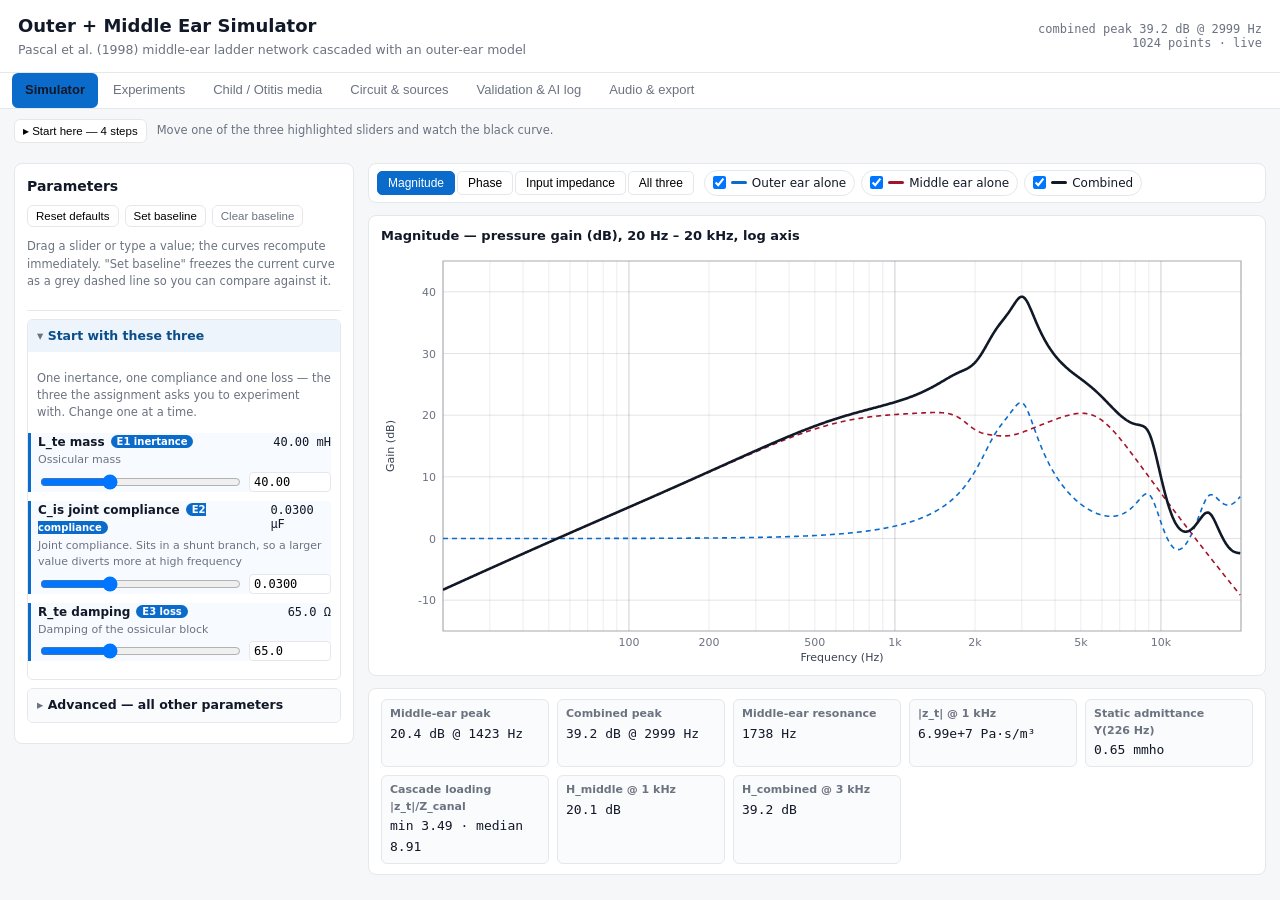
==== web/index.html @ a682b178 "Rework the adjust-and-watch experience; correct two terminology errors Terminology (accuracy, not po" ====
<!doctype html>
<html lang="en">
<head>
<meta charset="utf-8">
<meta name="viewport" content="width=device-width, initial-scale=1">
<title>Outer + Middle Ear Simulator</title>
<link rel="stylesheet" href="css/style.css?v=1788762062">
</head>
<body>

<header>
  <div class="hgroup">
    <h1>Outer + Middle Ear Simulator</h1>
    <p class="sub">Pascal et al. (1998) middle-ear ladder network cascaded with an outer-ear model
</p>
  </div>
  <div class="hstat" id="headStat">computing…</div>
</header>

<nav class="tabs" id="tabs">
  <button data-tab="sim"     class="on">Simulator</button>
  <button data-tab="exp">Experiments</button>
  <button data-tab="ome">Child / Otitis media</button>
  <button data-tab="circuit">Circuit &amp; sources</button>
  <button data-tab="valid">Validation &amp; AI log</button>
  <button data-tab="audio">Audio &amp; export</button>
</nav>

<!-- ==================== SIMULATOR ==================== -->
<section id="tab-sim" class="tab on">
  <div class="guidebar">
    <button id="guideToggle" class="sm">▸ Start here — 4 steps</button>
    <span class="hint">Move one of the three highlighted sliders and watch the black curve.</span>
  </div>
  <div class="onboard hidden" id="onboard">
    <ol class="steps">
      <li><b>Press "Set baseline" first.</b> The grey dashed curve then stays where you were, so
          you can see exactly what your change did.</li>
      <li><b>Move one of the three highlighted sliders.</b> They are the inertance, compliance and
          loss the assignment asks you to experiment with. Everything else is under <i>Advanced</i>.</li>
      <li><b>Watch the black curve</b> — the combined outer + middle ear response.</li>
      <li>When you can predict what a slider will do <i>before</i> you move it, go to
          <b>Experiments</b> and record it.</li>
    </ol>
    <p class="hint"><b>Reading the plots.</b>
      <b>Magnitude</b> is <i>pressure gain</i>: how much bigger the sound pressure at the cochlea is
      than at the input, in dB. It is not loudness — loudness is a perceptual quantity that also
      depends on level and on the listener.
      <b>Phase</b> is the angle by which each frequency component is shifted. A phase shift is not
      the same thing as a time delay: a delay would show up as phase falling in proportion to
      frequency, and the actual delay is the <i>slope</i> of this curve, not its value.
      <b>Input impedance</b> is how hard the middle ear is to drive; it is what a tympanometer
      measures, and it is not something you hear.</p>
  </div>
  <div class="layout">
    <aside class="controls">
      <div class="ctl-head">
        <strong>Parameters</strong>
        <div class="btnrow">
          <button id="btnReset" class="sm">Reset defaults</button>
          <button id="btnBaseline" class="sm">Set baseline</button>
          <button id="btnClearBase" class="sm ghost">Clear baseline</button>
        </div>
        <p class="hint zh">Drag a slider or type a value; the curves recompute immediately. "Set baseline" freezes the current curve as a grey dashed line so you can compare against it.</p>
      </div>
      <div id="ctlGroups"></div>
    </aside>

    <main class="plots">
      <div class="plotbar">
        <div class="viewsel" id="viewSel">
          <button data-v="mag" class="on">Magnitude</button>
          <button data-v="phase">Phase</button>
          <button data-v="z">Input impedance</button>
          <button data-v="all">All three</button>
        </div>
        <div class="legendbar" id="legendbar"></div>
      </div>

      <div class="card plotcard" data-v="mag">
        <h3>Magnitude — pressure gain (dB), 20 Hz – 20 kHz, log axis</h3>
        <canvas id="cvMag" class="plot"></canvas>
      </div>
      <div class="card plotcard" data-v="phase" hidden>
        <h3>Phase — shift in degrees (unwrapped); delay is the <i>slope</i>, not the value</h3>
        <canvas id="cvPhase" class="plot"></canvas>
      </div>
      <div class="card plotcard" data-v="z" hidden>
        <h3>Middle-ear input impedance |z<sub>t</sub>| (Pa·s/m³) — what a tympanometer measures</h3>
        <canvas id="cvZ" class="plot"></canvas>
      </div>

      <div class="card readout">
        <div id="readout" class="grid4"></div>
      </div>
    </main>
  </div>
</section>

<!-- ==================== EXPERIMENTS ==================== -->
<section id="tab-exp" class="tab">
  <div class="pad">
    <div class="expbar">
      <div class="viewsel" id="expSel"></div>
      <div class="btnrow" style="margin:0">
        <button id="expExportJson" class="sm">Export JSON</button>
        <button id="expExportCsv" class="sm">Export CSV</button>
        <button id="expClear" class="sm ghost">Clear records</button>
      </div>
    </div>
    <p class="note">Order: <b>write your prediction → read the reference explanation → run →
      compare and record</b>. The prediction and observation fields in your own words are never
      auto-filled.</p>
    <div id="expList"></div>
    <p class="hint">Records are stored in this browser only (localStorage). Export them before
      clearing site data or changing machine.</p>
  </div>
</section>

<!-- ==================== OME ==================== -->
<section id="tab-ome" class="tab">
  <div class="pad">
    <h2>Child baseline and otitis media with effusion</h2>
    <div class="warn"><b>EXPLORATORY SIMULATION — NOT A VALIDATED CLINICAL MODEL.</b>
      Every magnitude here is assumed, not measured.</div>
  </div>
  <div class="layout">
    <aside class="controls">
      <div class="ctl-head"><strong>Scenario</strong>
        <div class="btnrow" id="omePresets"></div>
        <p class="hint">Presets are the three severities in the report. Move the sliders to build
          your own — derived values and results update live.</p>
      </div>
      <div id="omeControls"></div>
    </aside>
    <main class="plots">
      <div class="plotbar"><div class="legendbar" id="omeButtons"></div></div>
      <div class="card"><h3>Transmission — pressure gain (dB)</h3><canvas id="cvOme" class="plot"></canvas></div>
      <div class="card"><h3>Conductive loss vs healthy child (dB)</h3><canvas id="cvOmeLoss" class="plot"></canvas></div>
      <div class="card"><div id="omeDerived" class="derived"></div></div>
    </main>
  </div>
  <div class="pad">
    <details class="fold"><summary>What changes, on what evidence, and why this does not reproduce the clinic</summary>
      <div id="omeTable"></div><div id="omeNotes"></div>
    </details>
  </div>
</section>

<!-- ==================== CIRCUIT ==================== -->
<section id="tab-circuit" class="tab">
  <div class="pad">
    <h2>Where each parameter lives</h2>
    <p class="note">Click a block in the diagram. It will tell you what that part of the ear does,
      which circuit elements belong to it, and whether it sits in the signal path or diverts
      volume velocity away from it.</p>
    <div id="diagramWrap"></div>
    <div id="blockInfo" class="blockinfo">Click a block above to see its parameters.</div>
  </div>
  <div class="pad" id="circuitBody"></div>
</section>

<!-- ==================== VALIDATION ==================== -->
<section id="tab-valid" class="tab"><div class="pad" id="validBody"></div></section>

<!-- ==================== AUDIO ==================== -->
<section id="tab-audio" class="tab">
  <div class="pad">
    <h2>Audio audition</h2>
    <p class="note">The impulse response is built from the <b>current parameters</b> on the Simulator tab.</p>
    <div class="card">
      <div class="row">
        <label>Source
          <select id="audSrc">
            <option value="pink">Pink noise</option>
            <option value="white">White noise</option>
            <option value="chirp">Log chirp 20–20k</option>
            <option value="clicks">Click train</option>
            <option value="file">Uploaded file</option>
          </select>
        </label>
        <label>Upload<input type="file" id="audFile" accept="audio/*"></label>
        <label>Condition
          <select id="audCond">
            <option value="current">Current parameters</option>
            <option value="child">Healthy child</option>
            <option value="mild">OME mild</option>
            <option value="moderate">OME moderate</option>
            <option value="severe">OME severe</option>
          </select>
        </label>
      </div>
      <div class="row">
        <label>Volume <input type="range" id="audVol" min="0" max="100" value="60"><span id="audVolTxt">60%</span></label>
      </div>
      <div class="btnrow">
        <button id="btnDry">▶ Play original</button>
        <button id="btnWet">▶ Play through ear</button>
        <button id="btnStop" class="ghost">■ Stop</button>
      </div>
      <div id="audStat" class="hint"></div>
      <div class="warn small">
        <b>Normalisation /:</b>
        <span id="normNote"></span>
      </div>
    </div>
    <h2>Downloads</h2>
    <div class="btnrow">
      <button id="dlCsv">Response CSV</button>
      <button id="dlParams">Parameters JSON</button>
      <button id="dlPngMag">Magnitude PNG</button>
      <button id="dlPngPhase">Phase PNG</button>
      <button id="dlPngZ">Impedance PNG</button>
      <button id="dlIR">Impulse response WAV</button>
    </div>
  </div>
</section>

<script src="data/reference.js?v=1788762121"></script>
<script src="js/complex.js?v=1788762121"></script>
<script src="js/outerEar.js?v=1788762121"></script>
<script src="js/middleEar.js?v=1788762121"></script>
<script src="js/combined.js?v=1788762121"></script>
<script src="js/plot.js?v=1788762121"></script>
<script src="js/paramSpecs.js?v=1788762121"></script>
<script src="js/diagram.js?v=1788762121"></script>
<script src="js/content.js?v=1788762121"></script>
<script src="js/audio.js?v=1788762121"></script>
<script src="js/experiments.js?v=1788762121"></script>
<script src="js/app.js?v=1788762121"></script>
</body>
</html>
---- web/css/style.css ----
:root{
  --bg:#f6f7f9; --panel:#fff; --ink:#111827; --mut:#6b7280; --line:#e5e7eb;
  --blue:#0b6bcb; --red:#a3142b; --amber:#b8860b; --green:#2f7d32; --grey:#8b8f98;
}
*{box-sizing:border-box}
body{margin:0;background:var(--bg);color:var(--ink);
  font:14px/1.5 system-ui,-apple-system,"Segoe UI",Roboto,Helvetica,Arial,sans-serif}
header{display:flex;align-items:center;justify-content:space-between;gap:16px;
  padding:12px 18px;background:var(--panel);border-bottom:1px solid var(--line)}
h1{font-size:18px;margin:0}
.sub{margin:2px 0 0;color:var(--mut);font-size:12.5px}
.hstat{font:12px ui-monospace,Menlo,monospace;color:var(--mut);text-align:right;white-space:pre-line}
.tabs{display:flex;gap:2px;padding:0 12px;background:var(--panel);border-bottom:1px solid var(--line);flex-wrap:wrap}
.tabs button{border:0;background:transparent;padding:9px 13px;cursor:pointer;font-size:13px;
  color:var(--mut);border-bottom:2px solid transparent}
.tabs button.on{color:var(--ink);border-bottom-color:var(--blue);font-weight:600}
.tab{display:none}.tab.on{display:block}
.layout{display:grid;grid-template-columns:340px 1fr;gap:14px;padding:14px;align-items:start}
.controls{background:var(--panel);border:1px solid var(--line);border-radius:8px;
  padding:12px;max-height:calc(100vh - 130px);overflow:auto;position:sticky;top:12px}
.ctl-head{border-bottom:1px solid var(--line);padding-bottom:8px;margin-bottom:8px}
.grp{border:1px solid var(--line);border-radius:6px;margin:8px 0;overflow:hidden}
.grp>summary{cursor:pointer;padding:7px 9px;background:#fafbfc;font-weight:600;font-size:12.5px;list-style:none}
.grp>summary::-webkit-details-marker{display:none}
.grp>summary:before{content:"▸ ";color:var(--mut)}
.grp[open]>summary:before{content:"▾ "}
.grp .body{padding:6px 9px 9px}
.p{margin:9px 0}
.p .lab{display:flex;justify-content:space-between;gap:8px;font-size:12px;align-items:baseline}
.p .nm{font-weight:600}
.p .val{font:12px ui-monospace,Menlo,monospace}
.p .desc{color:var(--mut);font-size:11px;margin:1px 0 3px}
.p .rowc{display:flex;gap:6px;align-items:center}
.p input[type=range]{flex:1;min-width:0}
.p input[type=number]{width:82px;font:12px ui-monospace,Menlo,monospace;padding:2px 4px;
  border:1px solid var(--line);border-radius:4px}
.p.changed .nm{color:var(--blue)}
.plots{display:flex;flex-direction:column;gap:12px;min-width:0}
.card{background:var(--panel);border:1px solid var(--line);border-radius:8px;padding:10px 12px}
.card h3{margin:0 0 6px;font-size:13px;font-weight:600}
canvas.plot{width:100%;height:270px;display:block}
.legendbar{display:flex;flex-wrap:wrap;gap:6px;background:var(--panel);border:1px solid var(--line);
  border-radius:8px;padding:8px 10px}
.legendbar label{display:inline-flex;align-items:center;gap:5px;font-size:12px;cursor:pointer;
  padding:3px 8px;border:1px solid var(--line);border-radius:99px}
.legendbar .swatch{width:16px;height:3px;border-radius:2px;display:inline-block}
.legendbar input{margin:0}
.grid4{display:grid;grid-template-columns:repeat(auto-fit,minmax(190px,1fr));gap:8px}
.kv{background:#fafbfc;border:1px solid var(--line);border-radius:6px;padding:6px 8px}
.kv b{display:block;font-size:11px;color:var(--mut);font-weight:600}
.kv span{font:13px ui-monospace,Menlo,monospace}
.pad{padding:16px;max-width:1180px}
h2{font-size:16px;margin:18px 0 8px}
.note{background:#eef4fb;border-left:3px solid var(--blue);padding:8px 11px;border-radius:0 5px 5px 0;font-size:13px}
.warn{background:#fdf2f2;border-left:3px solid var(--red);padding:8px 11px;border-radius:0 5px 5px 0;margin:10px 0}
.warn.small{font-size:12px}
.ok{background:#eef8ee;border-left:3px solid var(--green);padding:8px 11px;border-radius:0 5px 5px 0;margin:10px 0}
.hint{color:var(--mut);font-size:11.5px}
button{border:1px solid var(--line);background:#fff;border-radius:6px;padding:6px 11px;cursor:pointer;font-size:12.5px}
button:hover{background:#f3f4f6}
button.ghost{color:var(--mut)}
button.sm{padding:4px 8px;font-size:11.5px}
button.on{background:var(--blue);color:#fff;border-color:var(--blue)}
.btnrow{display:flex;gap:6px;flex-wrap:wrap;margin:8px 0}
table{border-collapse:collapse;width:100%;font-size:12.5px;margin:8px 0;background:var(--panel)}
th,td{border:1px solid var(--line);padding:5px 8px;text-align:left;vertical-align:top}
th{background:#fafbfc;font-weight:600}
td.num{font:12px ui-monospace,Menlo,monospace;text-align:right}
.exp{background:var(--panel);border:1px solid var(--line);border-radius:8px;padding:12px;margin:10px 0}
.exp h3{margin:0 0 4px;font-size:14px}
.exp textarea{width:100%;min-height:62px;font:13px system-ui;padding:6px;
  border:1px solid var(--line);border-radius:5px;resize:vertical}
.exp .step{font-size:11px;color:#fff;background:var(--mut);border-radius:99px;padding:1px 7px;margin-right:6px}
.exp .aiexp{background:#fbf7ee;border-left:3px solid var(--amber);padding:8px 11px;margin:8px 0;font-size:12.5px;display:none}
.exp .result{background:#fafbfc;border:1px solid var(--line);border-radius:6px;padding:8px;margin:8px 0;display:none}
.row{display:flex;gap:14px;flex-wrap:wrap;align-items:center;margin:8px 0}
.row label{display:flex;gap:6px;align-items:center;font-size:12.5px}
select,input[type=file]{font-size:12.5px;padding:3px;border:1px solid var(--line);border-radius:5px;background:#fff}
code{background:#f1f3f5;padding:1px 4px;border-radius:3px;font-size:12px}
.mono{font:12px ui-monospace,Menlo,monospace}
@media(max-width:960px){.layout{grid-template-columns:1fr}.controls{position:static;max-height:none}}

/* onboarding */
.onboard{background:#eef4fb;border:1px solid #cfe0f3;border-radius:8px;
  margin:0 14px;padding:10px 16px}
.onboard h2{margin:0 0 6px;font-size:15px}
.onboard .steps{margin:0 0 6px;padding-left:22px}
.onboard .steps li{margin:4px 0}
.onboard .closeX{position:absolute;top:6px;right:8px;border:0;background:transparent;
  font-size:18px;line-height:1;color:var(--mut);cursor:pointer;padding:2px 6px}
.onboard.hidden{display:none}
#onboardShow{margin:10px 14px 0}
/* highlighted key parameters */
.grp.key>summary{background:#eef4fb;color:#0b4f8a}
.p.keyparam{background:#f7fbff;border-left:3px solid var(--blue);padding-left:7px;
  margin-left:-9px;border-radius:0 4px 4px 0}
.p .tagexp{font-size:10px;background:var(--blue);color:#fff;border-radius:99px;
  padding:1px 6px;margin-left:6px;vertical-align:1px}
/* circuit diagram */
#diagramWrap{background:var(--panel);border:1px solid var(--line);border-radius:8px;padding:8px}
#diagramWrap svg{width:100%;height:auto;display:block}
.blk{cursor:pointer}
.blk rect{transition:fill .12s}
.blk:hover rect{fill:#dbeafe}
.blk.sel rect{fill:#bfdbfe;stroke:#0b6bcb;stroke-width:2}
.blockinfo{background:var(--panel);border:1px solid var(--line);border-radius:8px;
  padding:10px 12px;margin-top:10px;min-height:60px;font-size:13px}
.blockinfo table{margin:6px 0 0}
/* OME */
.derived{background:#fafbfc;border:1px solid var(--line);border-radius:6px;padding:8px 10px;
  margin-top:8px;font-size:12.5px}
.derived .d{display:inline-block;margin-right:16px}
.derived .d b{color:var(--mut);font-weight:600;font-size:11px;display:block}
.derived .d span{font:12.5px ui-monospace,Menlo,monospace}
.tagd{font-size:10px;border-radius:99px;padding:1px 6px;margin-left:5px;vertical-align:1px}
.tagd.derived{background:#2f7d32;color:#fff}
.tagd.assumed{background:#b8860b;color:#fff}

/* ---- compact guide bar ---- */
.guidebar{display:flex;align-items:center;gap:10px;flex-wrap:wrap;padding:10px 14px 6px}
.guidebar .hint{margin:0}
.onboard.hidden{display:none}
.onboard .steps{margin:2px 0 6px;padding-left:20px}
.onboard .steps li{margin:3px 0}

/* ---- plot view switcher ---- */
.plotbar{display:flex;align-items:center;gap:10px;flex-wrap:wrap;
  background:var(--panel);border:1px solid var(--line);border-radius:8px;padding:6px 8px}
.viewsel{display:flex;gap:2px;flex-wrap:wrap}
.viewsel button{border:1px solid var(--line);background:#fff;padding:4px 10px;font-size:12px;
  border-radius:5px;cursor:pointer;white-space:nowrap}
.viewsel button.on{background:var(--blue);color:#fff;border-color:var(--blue)}
.plotbar .legendbar{border:0;padding:0;background:transparent;flex:1 1 240px;min-width:0}
.plotcard[hidden]{display:none}
/* one plot at a time fills the viewport, so params and result are both visible */
.plotcard canvas.plot{height:46vh;min-height:260px}
.plots.showall .plotcard canvas.plot{height:250px;min-height:0}

/* ---- experiments, one at a time ---- */
.expbar{display:flex;align-items:center;justify-content:space-between;gap:12px;flex-wrap:wrap;
  margin-bottom:8px}
.exp[hidden]{display:none}

/* ---- collapsible long sections ---- */
details.fold{background:var(--panel);border:1px solid var(--line);border-radius:8px;margin:10px 0}
details.fold>summary{cursor:pointer;padding:9px 12px;font-weight:600;font-size:13px;list-style:none}
details.fold>summary::-webkit-details-marker{display:none}
details.fold>summary:before{content:"▸ ";color:var(--mut)}
details.fold[open]>summary:before{content:"▾ "}
details.fold>div,details.fold>table{padding:0 12px 12px}

/* ---- no horizontal overflow at any width or zoom ----
   The rules below fix the CAUSES (flex items that refuse to shrink, wide
   tables, the SVG). body{overflow-x:hidden} is deliberately NOT used, because
   it hides overflow instead of removing it and silently clips content. */
html,body{max-width:100%}
.pad,.card,.controls,.plots,.blockinfo{min-width:0}
.tablewrap{overflow-x:auto;-webkit-overflow-scrolling:touch}
table{table-layout:auto;word-break:normal;overflow-wrap:anywhere}
pre.mono{overflow-x:auto;white-space:pre;font-size:11px}
#diagramWrap{overflow-x:auto}
#diagramWrap svg{min-width:760px}
.grid4{grid-template-columns:repeat(auto-fit,minmax(165px,1fr))}
@media(max-width:900px){
  .layout{grid-template-columns:1fr}
  .controls{position:static;max-height:none}
  .plotcard canvas.plot{height:320px}
}

.refcheck{margin-top:8px;background:#fbf7ee;border-left:3px solid var(--amber);
  padding:7px 10px;border-radius:0 5px 5px 0;font-size:12.5px}
.refcheck ul{margin:4px 0 0;padding-left:18px}
.refcheck li{margin:3px 0}
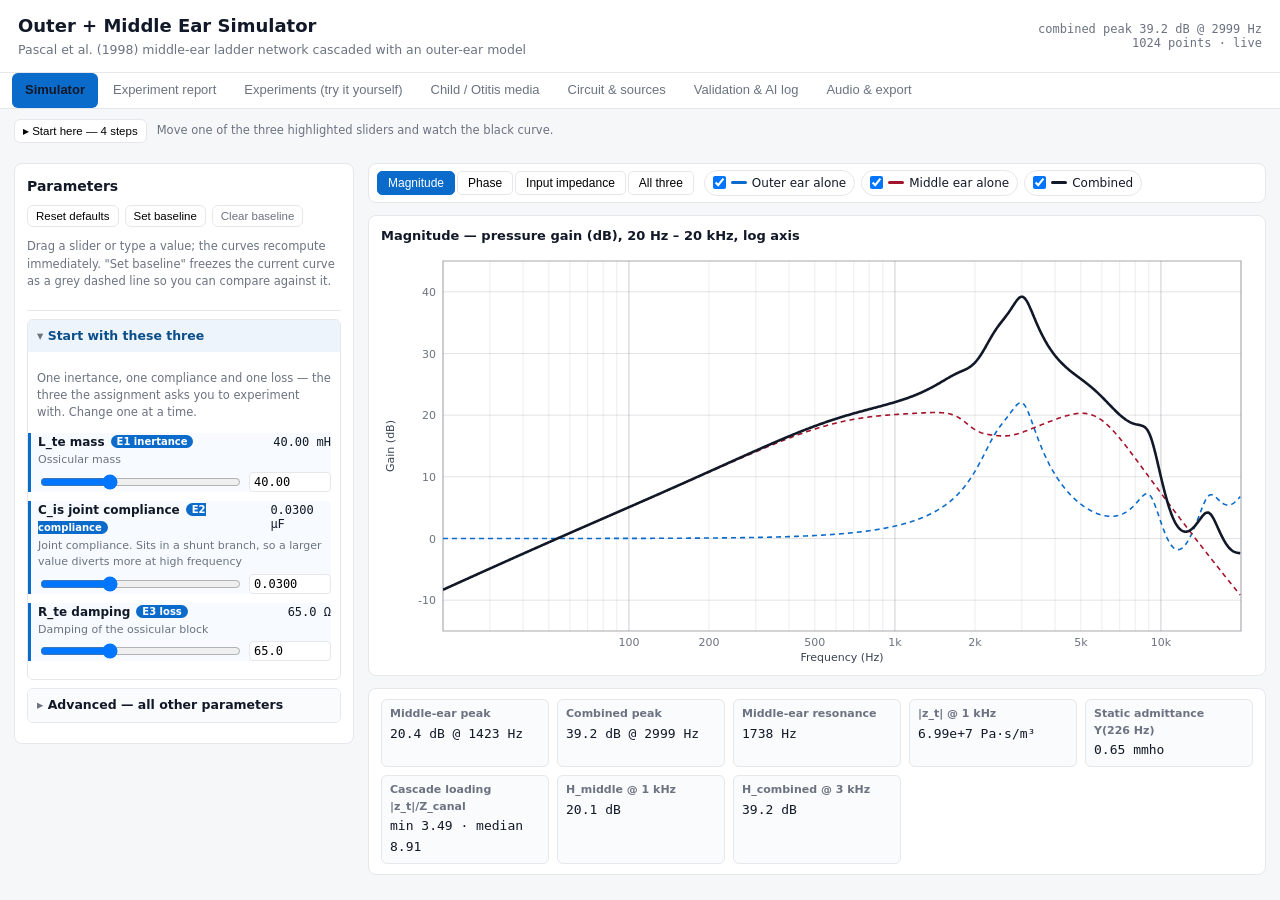
==== commit 3bdaabe1: "Separate the submitted report from the interactive tool The three required experiments existed only " ====
--- a/web/index.html
+++ b/web/index.html
@@ -4,7 +4,7 @@
 <meta charset="utf-8">
 <meta name="viewport" content="width=device-width, initial-scale=1">
 <title>Outer + Middle Ear Simulator</title>
-<link rel="stylesheet" href="css/style.css?v=1788762062">
+<link rel="stylesheet" href="css/style.css?v=1788769076">
 </head>
 <body>
 
@@ -19,7 +19,8 @@
 
 <nav class="tabs" id="tabs">
   <button data-tab="sim"     class="on">Simulator</button>
-  <button data-tab="exp">Experiments</button>
+  <button data-tab="report">Experiment report</button>
+  <button data-tab="exp">Experiments (try it yourself)</button>
   <button data-tab="ome">Child / Otitis media</button>
   <button data-tab="circuit">Circuit &amp; sources</button>
   <button data-tab="valid">Validation &amp; AI log</button>
@@ -46,9 +47,14 @@
       <b>Magnitude</b> is <i>pressure gain</i>: how much bigger the sound pressure at the cochlea is
       than at the input, in dB. It is not loudness — loudness is a perceptual quantity that also
       depends on level and on the listener.
-      <b>Phase</b> is the angle by which each frequency component is shifted. A phase shift is not
-      the same thing as a time delay: a delay would show up as phase falling in proportion to
-      frequency, and the actual delay is the <i>slope</i> of this curve, not its value.
+      <b>Phase</b> is the angle by which each frequency component is shifted, in degrees. A phase
+      shift is not a time delay. Two different delays can be derived from it:
+      <i>phase delay</i> &minus;&phi;/&omega; and <i>group delay</i> &minus;d&phi;/d&omega;, both
+      with &phi; in radians and &omega; = 2&pi;f in rad/s. Group delay is the one that describes
+      when an envelope arrives. Note that it is the derivative with respect to <b>angular
+      frequency on a linear scale</b>, so the visual steepness of this curve &mdash; degrees against
+      a logarithmic frequency axis &mdash; is <b>not</b> the group delay and cannot be read off by
+      eye; a constant delay would look curved here, not straight.
       <b>Input impedance</b> is how hard the middle ear is to drive; it is what a tympanometer
       measures, and it is not something you hear.</p>
   </div>
@@ -98,6 +104,20 @@
 </section>
 
 <!-- ==================== EXPERIMENTS ==================== -->
+<section id="tab-report" class="tab">
+  <div class="pad">
+    <h2>Experiment report — the three required experiments</h2>
+    <p class="note">This is the <b>submitted report</b>. It is stored in the repository, so it is
+      the same for everyone who opens this page and needs nothing typed in.
+      To <b>change parameters and try your own</b>, use the
+      <a href="#" data-goto="exp">Experiments</a> tab — records made there are yours and stay in
+      your own browser.</p>
+    <p class="hint">Every number below is <b>recomputed from the model as this page loads</b>, so
+      the report cannot drift away from the code. The text records who said what, and when.</p>
+    <div id="reportBody"></div>
+  </div>
+</section>
+
 <section id="tab-exp" class="tab">
   <div class="pad">
     <div class="expbar">
@@ -108,6 +128,9 @@
         <button id="expClear" class="sm ghost">Clear records</button>
       </div>
     </div>
+    <p class="note"><b>This is the interactive tool, not the submitted report.</b> Anything you
+      record here is saved in your own browser only. The finished three experiments are on the
+      <a href="#" data-goto="report">Experiment report</a> tab.</p>
     <p class="note">Order: <b>write your prediction → read the reference explanation → run →
       compare and record</b>. The prediction and observation fields in your own words are never
       auto-filled.</p>
@@ -216,17 +239,18 @@
   </div>
 </section>
 
-<script src="data/reference.js?v=1788762121"></script>
-<script src="js/complex.js?v=1788762121"></script>
-<script src="js/outerEar.js?v=1788762121"></script>
-<script src="js/middleEar.js?v=1788762121"></script>
-<script src="js/combined.js?v=1788762121"></script>
-<script src="js/plot.js?v=1788762121"></script>
-<script src="js/paramSpecs.js?v=1788762121"></script>
-<script src="js/diagram.js?v=1788762121"></script>
-<script src="js/content.js?v=1788762121"></script>
-<script src="js/audio.js?v=1788762121"></script>
-<script src="js/experiments.js?v=1788762121"></script>
-<script src="js/app.js?v=1788762121"></script>
+<script src="data/reference.js?v=1788769076"></script>
+<script src="js/complex.js?v=1788769076"></script>
+<script src="js/outerEar.js?v=1788769076"></script>
+<script src="js/middleEar.js?v=1788769076"></script>
+<script src="js/combined.js?v=1788769076"></script>
+<script src="js/plot.js?v=1788769076"></script>
+<script src="js/paramSpecs.js?v=1788769076"></script>
+<script src="data/report.js?v=1788769076"></script>
+<script src="js/diagram.js?v=1788769076"></script>
+<script src="js/content.js?v=1788769076"></script>
+<script src="js/audio.js?v=1788769076"></script>
+<script src="js/experiments.js?v=1788769076"></script>
+<script src="js/app.js?v=1788769076"></script>
 </body>
 </html>
--- a/web/css/style.css
+++ b/web/css/style.css
@@ -171,3 +171,24 @@
   padding:7px 10px;border-radius:0 5px 5px 0;font-size:12.5px}
 .refcheck ul{margin:4px 0 0;padding-left:18px}
 .refcheck li{margin:3px 0}
+
+.statusbar{margin:2px 0 6px}
+.pill{font-size:11px;border-radius:99px;padding:2px 9px;color:#fff;font-weight:600}
+.pill.grey{background:#8b8f98}.pill.amber{background:#b8860b}
+.pill.blue{background:#0b6bcb}.pill.green{background:#2f7d32}
+.viewsel button .st{opacity:.85;margin-left:2px}
+.demoflag{background:#fdf6e7;border-left:3px solid var(--amber);padding:7px 10px;
+  border-radius:0 5px 5px 0;margin-bottom:8px;font-size:12.5px}
+
+.repcard{background:var(--panel);border:1px solid var(--line);border-radius:8px;
+  padding:12px 14px;margin:12px 0}
+.repcard h3{margin:0 0 4px;font-size:14px}
+.rblock{border-left:3px solid var(--line);padding:7px 11px;margin:9px 0;border-radius:0 5px 5px 0;
+  font-size:13px;background:#fafbfc}
+.rblock .rwho{font-weight:600;font-size:11.5px;margin-bottom:3px}
+.rblock .rwhen{font-weight:400;color:var(--mut);margin-left:8px;font-size:11px}
+.r-student{border-left-color:var(--blue);background:#f4f8fd}
+.r-ai{border-left-color:var(--amber);background:#fdf9f0}
+.r-result{border-left-color:var(--green);background:#f4faf5}
+.r-post{border-left-color:#6b7280;background:#f7f7f8}
+.r-pending{border-left-color:var(--red);background:#fdf4f4}
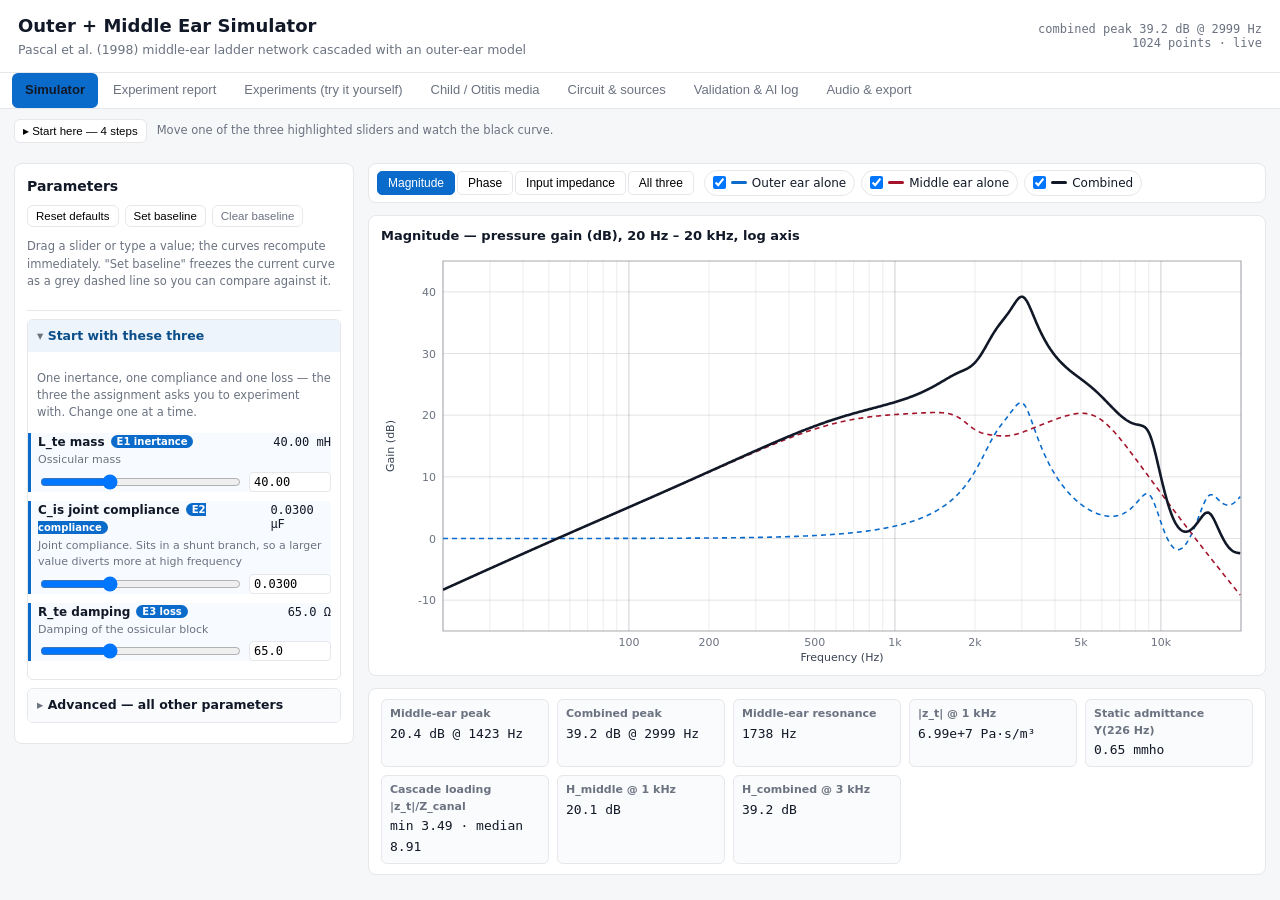
==== commit 2a94bdbc: "Organise all three experiments in the assignment's own order; ungate the run The assignment's method" ====
--- a/web/index.html
+++ b/web/index.html
@@ -4,7 +4,7 @@
 <meta charset="utf-8">
 <meta name="viewport" content="width=device-width, initial-scale=1">
 <title>Outer + Middle Ear Simulator</title>
-<link rel="stylesheet" href="css/style.css?v=1788769076">
+<link rel="stylesheet" href="css/style.css?v=1788769683">
 </head>
 <body>
 
@@ -88,7 +88,7 @@
         <canvas id="cvMag" class="plot"></canvas>
       </div>
       <div class="card plotcard" data-v="phase" hidden>
-        <h3>Phase — shift in degrees (unwrapped); delay is the <i>slope</i>, not the value</h3>
+        <h3>Phase — shift in degrees (unwrapped). Not a time delay: group delay is &minus;d&phi;/d&omega; on a <i>linear</i> &omega; axis, so it cannot be read off this log-frequency plot by eye</h3>
         <canvas id="cvPhase" class="plot"></canvas>
       </div>
       <div class="card plotcard" data-v="z" hidden>
@@ -239,18 +239,18 @@
   </div>
 </section>
 
-<script src="data/reference.js?v=1788769076"></script>
-<script src="js/complex.js?v=1788769076"></script>
-<script src="js/outerEar.js?v=1788769076"></script>
-<script src="js/middleEar.js?v=1788769076"></script>
-<script src="js/combined.js?v=1788769076"></script>
-<script src="js/plot.js?v=1788769076"></script>
-<script src="js/paramSpecs.js?v=1788769076"></script>
-<script src="data/report.js?v=1788769076"></script>
-<script src="js/diagram.js?v=1788769076"></script>
-<script src="js/content.js?v=1788769076"></script>
-<script src="js/audio.js?v=1788769076"></script>
-<script src="js/experiments.js?v=1788769076"></script>
-<script src="js/app.js?v=1788769076"></script>
+<script src="data/reference.js?v=1788769683"></script>
+<script src="js/complex.js?v=1788769683"></script>
+<script src="js/outerEar.js?v=1788769683"></script>
+<script src="js/middleEar.js?v=1788769683"></script>
+<script src="js/combined.js?v=1788769683"></script>
+<script src="js/plot.js?v=1788769683"></script>
+<script src="js/paramSpecs.js?v=1788769683"></script>
+<script src="data/report.js?v=1788769683"></script>
+<script src="js/diagram.js?v=1788769683"></script>
+<script src="js/content.js?v=1788769683"></script>
+<script src="js/audio.js?v=1788769683"></script>
+<script src="js/experiments.js?v=1788769683"></script>
+<script src="js/app.js?v=1788769683"></script>
 </body>
 </html>
--- a/web/css/style.css
+++ b/web/css/style.css
@@ -192,3 +192,19 @@
 .r-result{border-left-color:var(--green);background:#f4faf5}
 .r-post{border-left-color:#6b7280;background:#f7f7f8}
 .r-pending{border-left-color:var(--red);background:#fdf4f4}
+
+.optional{font-size:10.5px;background:#e5e7eb;color:#4b5563;border-radius:99px;
+  padding:1px 7px;margin-left:6px;font-weight:600;vertical-align:1px}
+.aicase{background:var(--panel);border:1px solid var(--line);border-radius:8px;padding:12px 14px;margin:12px 0}
+.tl{border-left:2px solid var(--line);margin:8px 0 8px 6px;padding-left:14px}
+.tl .ev{margin:10px 0;position:relative}
+.tl .ev:before{content:"";position:absolute;left:-20px;top:5px;width:9px;height:9px;
+  border-radius:50%;background:var(--blue)}
+.tl .ev.ai:before{background:var(--amber)}
+.tl .ev.stu:before{background:var(--green)}
+.tl .who{font-weight:600;font-size:11.5px}
+.tl .who .tag{font-size:10px;border-radius:99px;padding:1px 7px;margin-left:6px;color:#fff}
+.tl .who .tag.ai{background:var(--amber)}.tl .who .tag.stu{background:var(--green)}
+
+.r-setup{border-left-color:#6b7280;background:#f7f7f8}
+canvas.repplot{height:230px;margin-top:10px}
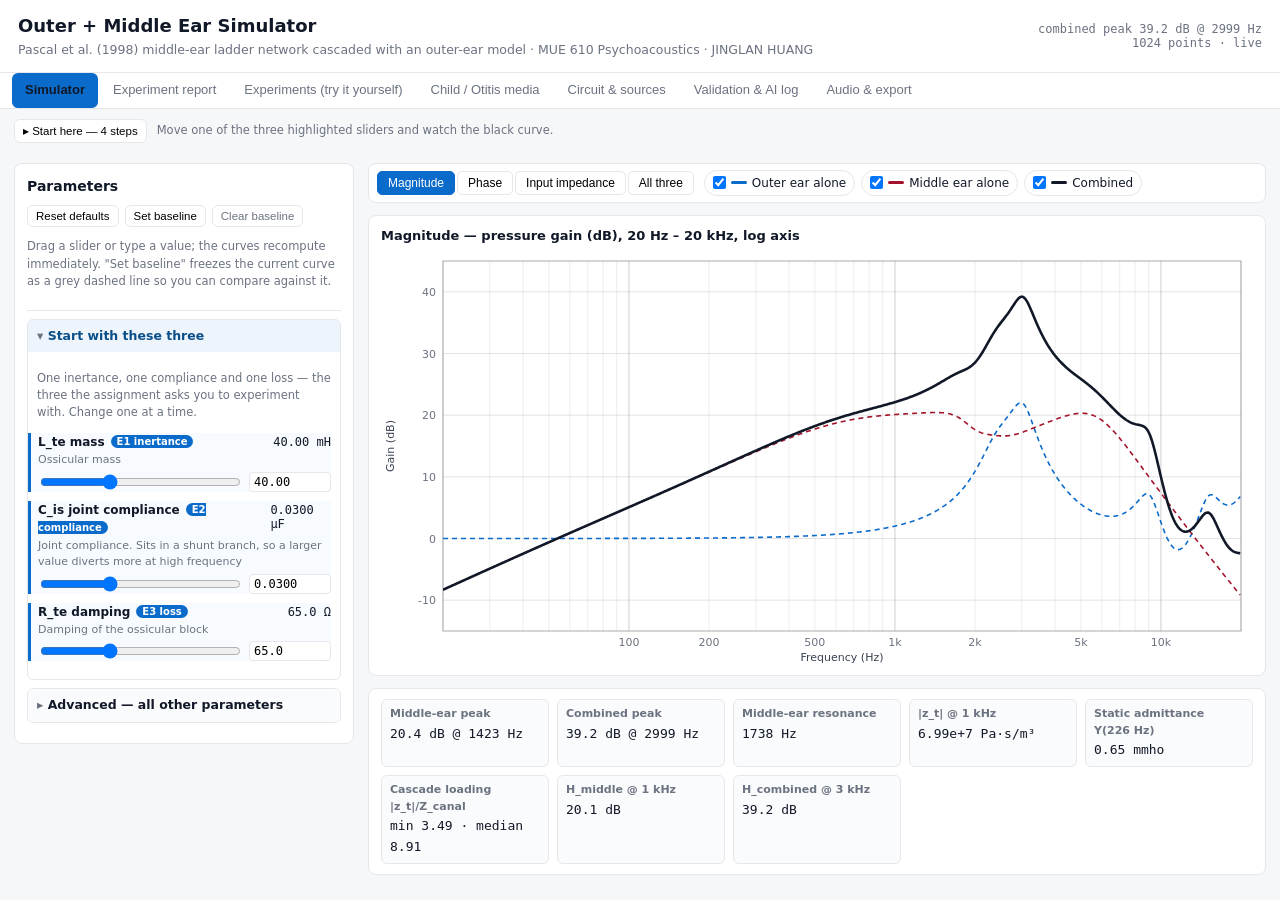
==== commit 72228b64: "Put the author's name on every current deliverable The name correction had reached REPORT.html and L" ====
--- a/web/index.html
+++ b/web/index.html
@@ -4,7 +4,7 @@
 <meta charset="utf-8">
 <meta name="viewport" content="width=device-width, initial-scale=1">
 <title>Outer + Middle Ear Simulator</title>
-<link rel="stylesheet" href="css/style.css?v=1788769683">
+<link rel="stylesheet" href="css/style.css?v=1788771118">
 </head>
 <body>
 
@@ -12,7 +12,7 @@
   <div class="hgroup">
     <h1>Outer + Middle Ear Simulator</h1>
     <p class="sub">Pascal et al. (1998) middle-ear ladder network cascaded with an outer-ear model
-</p>
+&middot; MUE 610 Psychoacoustics &middot; JINGLAN HUANG</p>
   </div>
   <div class="hstat" id="headStat">computing…</div>
 </header>
@@ -239,18 +239,18 @@
   </div>
 </section>
 
-<script src="data/reference.js?v=1788769683"></script>
-<script src="js/complex.js?v=1788769683"></script>
-<script src="js/outerEar.js?v=1788769683"></script>
-<script src="js/middleEar.js?v=1788769683"></script>
-<script src="js/combined.js?v=1788769683"></script>
-<script src="js/plot.js?v=1788769683"></script>
-<script src="js/paramSpecs.js?v=1788769683"></script>
-<script src="data/report.js?v=1788769683"></script>
-<script src="js/diagram.js?v=1788769683"></script>
-<script src="js/content.js?v=1788769683"></script>
-<script src="js/audio.js?v=1788769683"></script>
-<script src="js/experiments.js?v=1788769683"></script>
-<script src="js/app.js?v=1788769683"></script>
+<script src="data/reference.js?v=1788772911"></script>
+<script src="js/complex.js?v=1788772911"></script>
+<script src="js/outerEar.js?v=1788772911"></script>
+<script src="js/middleEar.js?v=1788772911"></script>
+<script src="js/combined.js?v=1788772911"></script>
+<script src="js/plot.js?v=1788772911"></script>
+<script src="js/paramSpecs.js?v=1788772911"></script>
+<script src="data/report.js?v=1788772911"></script>
+<script src="js/diagram.js?v=1788772911"></script>
+<script src="js/content.js?v=1788772911"></script>
+<script src="js/audio.js?v=1788772911"></script>
+<script src="js/experiments.js?v=1788772911"></script>
+<script src="js/app.js?v=1788772911"></script>
 </body>
 </html>
